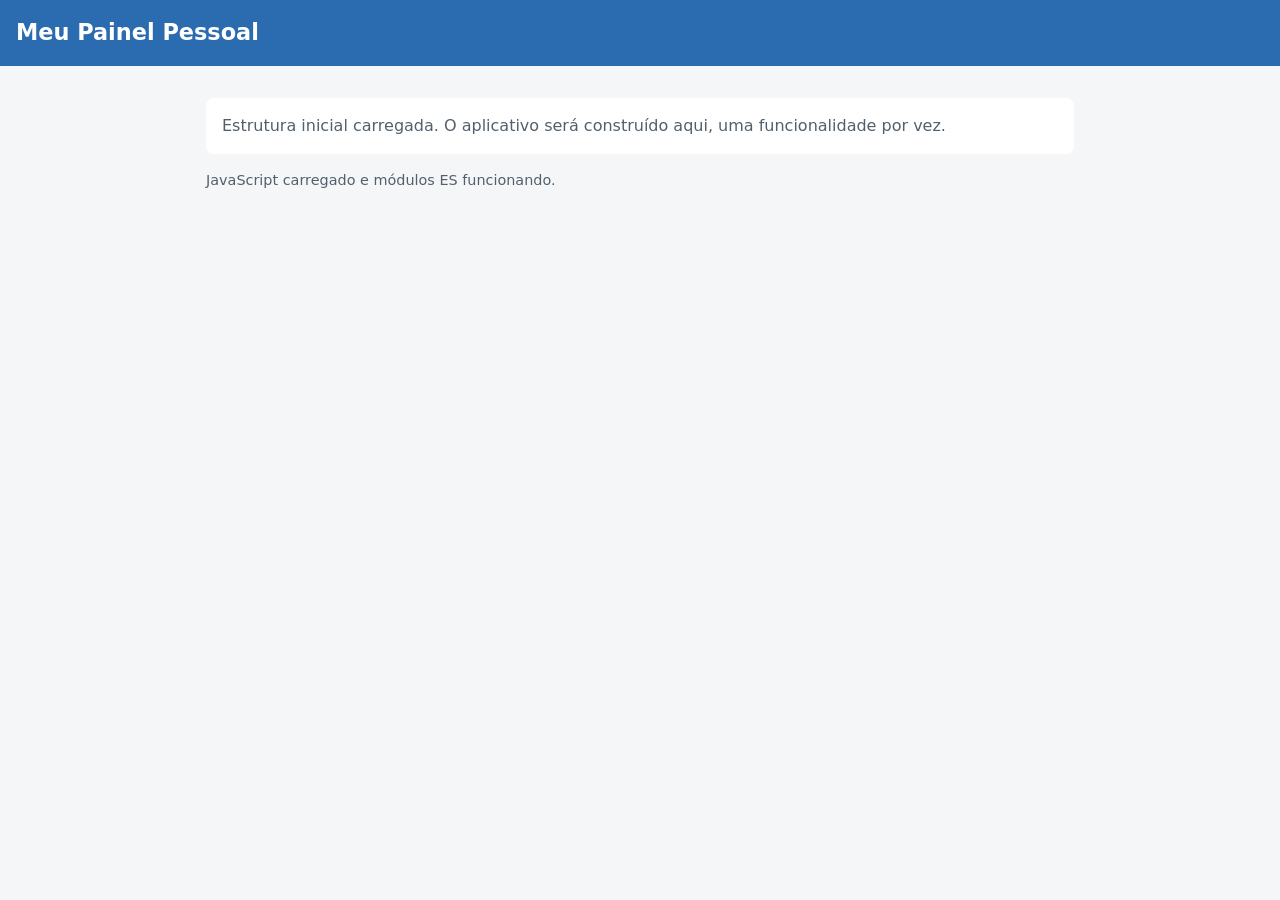
==== index.html @ f71bb7e6 "Cria estrutura inicial do projeto (HTML, CSS e JS)" ====
<!DOCTYPE html>
<html lang="pt-BR">
<head>
  <meta charset="UTF-8">
  <meta name="viewport" content="width=device-width, initial-scale=1.0">
  <title>Meu Painel Pessoal</title>
  <link rel="stylesheet" href="css/estilo.css">
</head>
<body>
  <header class="cabecalho">
    <h1>Meu Painel Pessoal</h1>
  </header>

  <main id="conteudo">
    <p class="mensagem-inicial">
      Estrutura inicial carregada. O aplicativo será construído aqui, uma funcionalidade por vez.
    </p>
  </main>

  <script type="module" src="js/app.js"></script>
</body>
</html>
---- css/estilo.css ----
/* Variáveis de cores e medidas (tema claro inicial) */
:root {
  --cor-fundo: #f5f6f8;
  --cor-superficie: #ffffff;
  --cor-texto: #1f2933;
  --cor-texto-suave: #52606d;
  --cor-primaria: #2b6cb0;
  --raio: 8px;
  --espaco: 16px;
}

/* Reset básico: tudo cabe dentro da largura, sem margens indesejadas */
* {
  box-sizing: border-box;
}

body {
  margin: 0;
  font-family: system-ui, -apple-system, "Segoe UI", Roboto, sans-serif;
  background: var(--cor-fundo);
  color: var(--cor-texto);
  line-height: 1.5;
}

.cabecalho {
  background: var(--cor-primaria);
  color: #ffffff;
  padding: var(--espaco);
}

.cabecalho h1 {
  margin: 0;
  font-size: 1.4rem;
}

#conteudo {
  max-width: 900px;
  margin: 0 auto;
  padding: var(--espaco);
}

.mensagem-inicial {
  background: var(--cor-superficie);
  border-radius: var(--raio);
  padding: var(--espaco);
  color: var(--cor-texto-suave);
}

.status-js {
  color: var(--cor-texto-suave);
  font-size: 0.9rem;
}
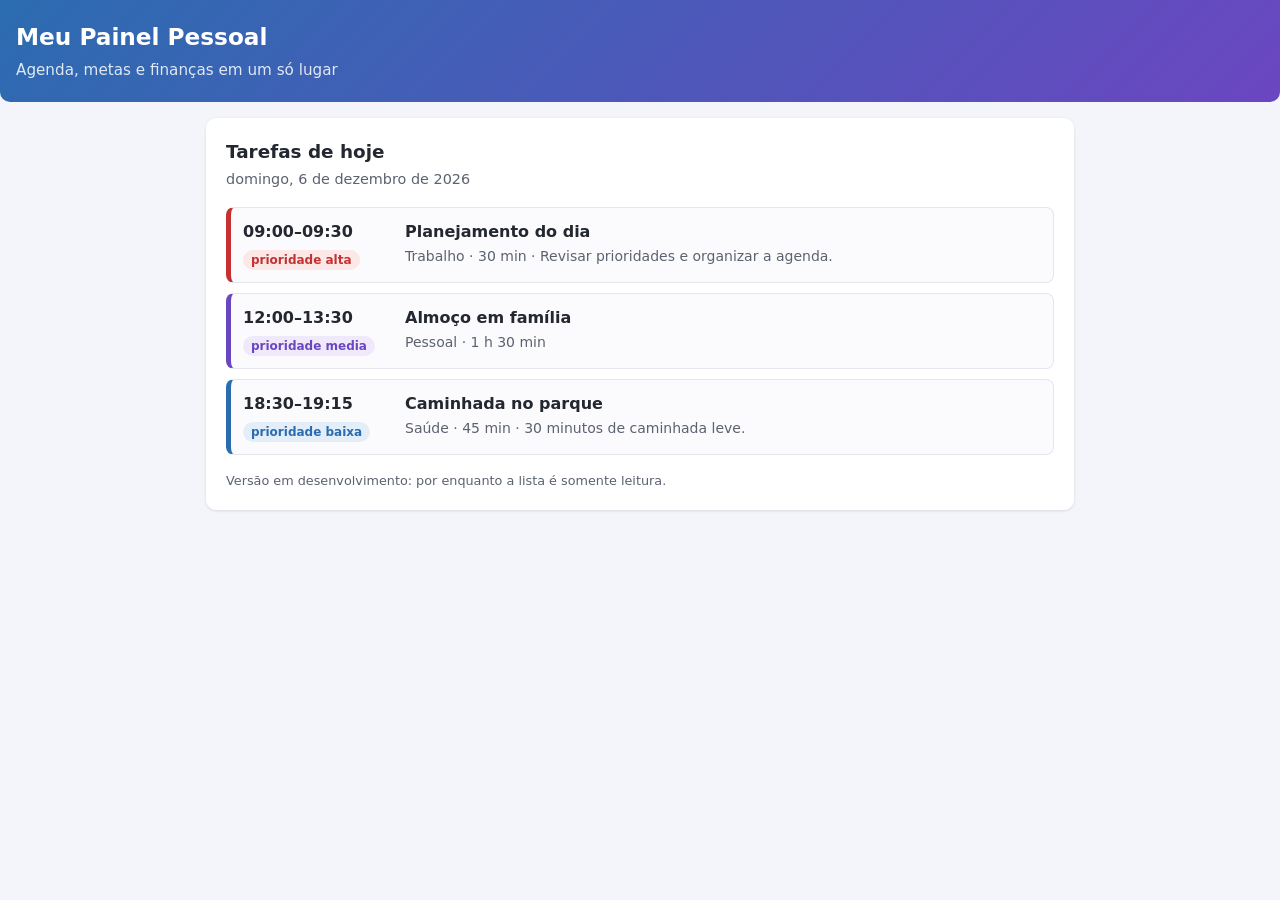
==== commit 60b99a0a: "Adiciona armazenamento local, lista do dia e tema visual" ====
--- a/index.html
+++ b/index.html
@@ -4,18 +4,16 @@
   <meta charset="UTF-8">
   <meta name="viewport" content="width=device-width, initial-scale=1.0">
   <title>Meu Painel Pessoal</title>
+  <link rel="icon" type="image/svg+xml" href="favicon.svg">
   <link rel="stylesheet" href="css/estilo.css">
 </head>
 <body>
   <header class="cabecalho">
     <h1>Meu Painel Pessoal</h1>
+    <p class="cabecalho-subtitulo">Agenda, metas e finanças em um só lugar</p>
   </header>
 
-  <main id="conteudo">
-    <p class="mensagem-inicial">
-      Estrutura inicial carregada. O aplicativo será construído aqui, uma funcionalidade por vez.
-    </p>
-  </main>
+  <main id="conteudo"></main>
 
   <script type="module" src="js/app.js"></script>
 </body>
--- a/css/estilo.css
+++ b/css/estilo.css
@@ -1,12 +1,18 @@
-/* Variáveis de cores e medidas (tema claro inicial) */
+/* Tema visual do projeto:
+   azul (identidade) + roxo (destaques) + vermelho (avisos e prioridade alta).
+   Todas as cores ficam nestas variáveis — mudar o tema é mexer só aqui. */
 :root {
-  --cor-fundo: #f5f6f8;
+  --cor-fundo: #f4f5fa;
   --cor-superficie: #ffffff;
-  --cor-texto: #1f2933;
-  --cor-texto-suave: #52606d;
-  --cor-primaria: #2b6cb0;
-  --raio: 8px;
+  --cor-texto: #23272f;
+  --cor-texto-suave: #5b6270;
+  --cor-azul: #2b6cb0;
+  --cor-roxo: #6b46c1;
+  --cor-vermelho: #c53030;
+  --gradiente-cabecalho: linear-gradient(135deg, #2b6cb0 0%, #6b46c1 100%);
+  --raio: 10px;
   --espaco: 16px;
+  --sombra: 0 1px 3px rgba(35, 39, 47, 0.12);
 }
 
 /* Reset básico: tudo cabe dentro da largura, sem margens indesejadas */
@@ -23,14 +29,22 @@
 }
 
 .cabecalho {
-  background: var(--cor-primaria);
+  background: var(--gradiente-cabecalho);
   color: #ffffff;
-  padding: var(--espaco);
+  padding: calc(var(--espaco) * 1.25) var(--espaco);
+  border-bottom-left-radius: var(--raio);
+  border-bottom-right-radius: var(--raio);
 }
 
 .cabecalho h1 {
   margin: 0;
-  font-size: 1.4rem;
+  font-size: 1.45rem;
+}
+
+.cabecalho-subtitulo {
+  margin: 4px 0 0;
+  opacity: 0.85;
+  font-size: 0.95rem;
 }
 
 #conteudo {
@@ -39,14 +53,139 @@
   padding: var(--espaco);
 }
 
-.mensagem-inicial {
+/* Superfícies (cartões brancos sobre o fundo claro) */
+.cartao {
   background: var(--cor-superficie);
   border-radius: var(--raio);
-  padding: var(--espaco);
+  box-shadow: var(--sombra);
+  padding: calc(var(--espaco) * 1.25);
+}
+
+.cartao h2 {
+  margin: 0;
+  font-size: 1.15rem;
+}
+
+.subtitulo {
+  margin: 4px 0 var(--espaco);
+  color: var(--cor-texto-suave);
+  font-size: 0.9rem;
+}
+
+/* Lista de tarefas do dia */
+.lista-tarefas {
+  list-style: none;
+  margin: 0;
+  padding: 0;
+  display: grid;
+  gap: 10px;
+}
+
+.tarefa {
+  display: flex;
+  gap: 12px;
+  padding: 12px;
+  border: 1px solid #e4e6ee;
+  border-left: 5px solid #cbd2e0;
+  border-radius: calc(var(--raio) - 2px);
+  background: #fbfbfd;
+}
+
+.tarefa.prioridade-alta {
+  border-left-color: var(--cor-vermelho);
+}
+
+.tarefa.prioridade-media {
+  border-left-color: var(--cor-roxo);
+}
+
+.tarefa.prioridade-baixa {
+  border-left-color: var(--cor-azul);
+}
+
+.tarefa-esquerda {
+  min-width: 150px;
+  display: flex;
+  flex-direction: column;
+  gap: 6px;
+}
+
+.tarefa-horario {
+  font-weight: 600;
+  font-variant-numeric: tabular-nums;
+}
+
+.selo {
+  display: inline-block;
+  align-self: flex-start;
+  padding: 1px 8px;
+  border-radius: 999px;
+  font-size: 0.75rem;
+  font-weight: 600;
+}
+
+.selo-prioridade {
+  background: #e8eaf2;
   color: var(--cor-texto-suave);
 }
 
-.status-js {
+.prioridade-alta .selo-prioridade {
+  background: #fde8e8;
+  color: var(--cor-vermelho);
+}
+
+.prioridade-media .selo-prioridade {
+  background: #f0e9fb;
+  color: var(--cor-roxo);
+}
+
+.prioridade-baixa .selo-prioridade {
+  background: #e3eef9;
+  color: var(--cor-azul);
+}
+
+.tarefa-corpo {
+  display: flex;
+  flex-direction: column;
+  gap: 2px;
+}
+
+.tarefa-titulo {
+  font-weight: 600;
+}
+
+.tarefa-detalhes {
   color: var(--cor-texto-suave);
-  font-size: 0.9rem;
+  font-size: 0.875rem;
 }
+
+/* Estado vazio (quando não há nada para mostrar) */
+.estado-vazio {
+  margin: 0;
+  padding: var(--espaco);
+  background: #f7f7fb;
+  border: 1px dashed #cbd2e0;
+  border-radius: var(--raio);
+  color: var(--cor-texto-suave);
+  text-align: center;
+}
+
+.aviso-desenvolvimento {
+  margin: var(--espaco) 0 0;
+  color: var(--cor-texto-suave);
+  font-size: 0.8rem;
+}
+
+/* No celular, o horário fica acima do conteúdo em vez de ao lado */
+@media (max-width: 560px) {
+  .tarefa {
+    flex-direction: column;
+  }
+
+  .tarefa-esquerda {
+    min-width: 0;
+    flex-direction: row;
+    align-items: center;
+    gap: 8px;
+  }
+}
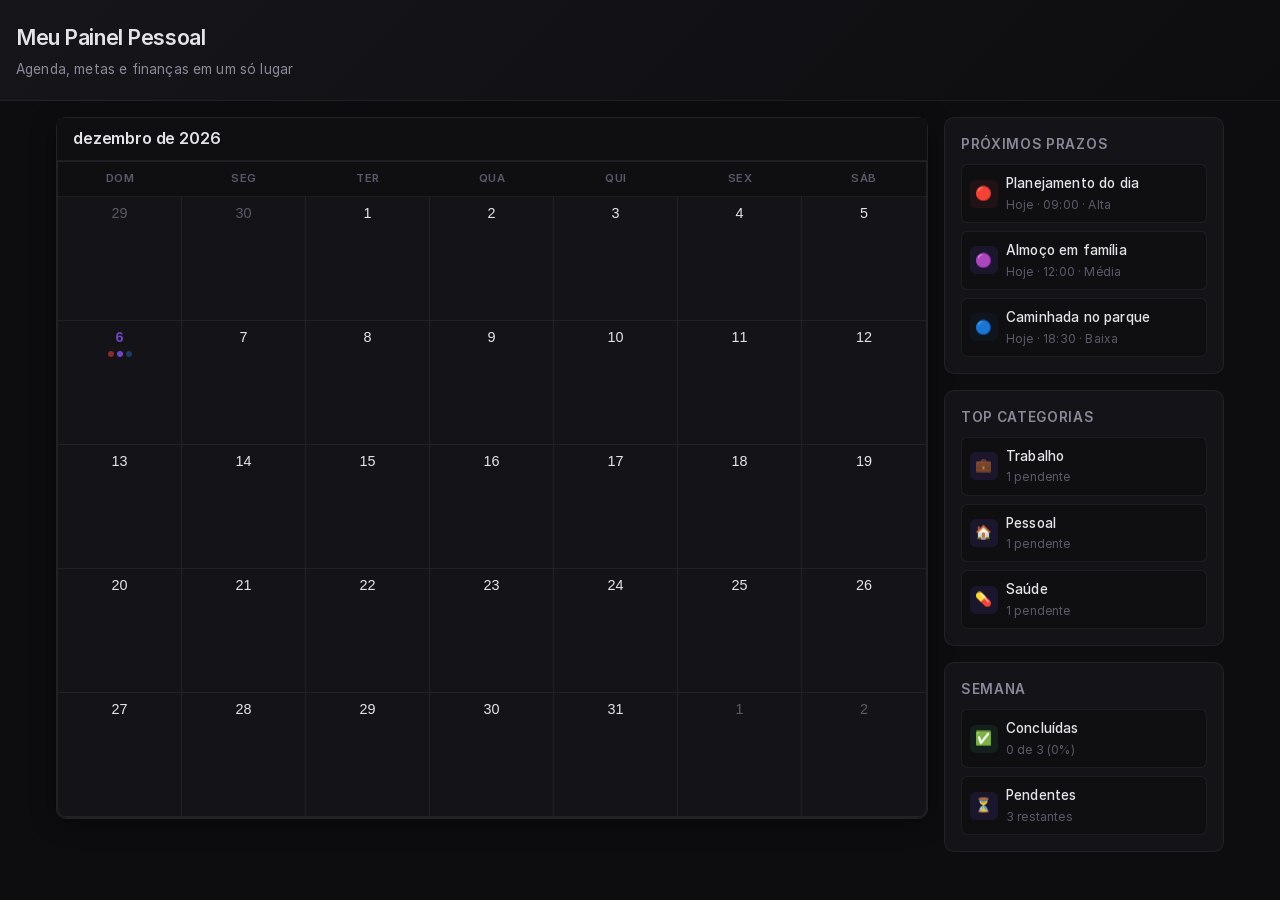
==== commit 0c68cf14: "Redesign: tema escuro, calendario home, painel lateral, tipografia Inter" ====
--- a/index.html
+++ b/index.html
@@ -5,7 +5,11 @@
   <meta name="viewport" content="width=device-width, initial-scale=1.0">
   <title>Meu Painel Pessoal</title>
   <link rel="icon" type="image/svg+xml" href="favicon.svg">
-  <link rel="stylesheet" href="css/estilo.css">
+  <link rel="preload" as="font" type="font/woff2" crossorigin href="fonts/Inter-Regular.woff2">
+  <link rel="preload" as="font" type="font/woff2" crossorigin href="fonts/Inter-Medium.woff2">
+  <link rel="preload" as="font" type="font/woff2" crossorigin href="fonts/Inter-SemiBold.woff2">
+  <link rel="preload" as="font" type="font/woff2" crossorigin href="fonts/Inter-Bold.woff2">
+  <link rel="stylesheet" href="css/tema-escuro.css">
 </head>
 <body>
   <header class="cabecalho">
@@ -17,4 +21,4 @@
 
   <script type="module" src="js/app.js"></script>
 </body>
-</html>
+</html>
--- a/css/tema-escuro.css
+++ b/css/tema-escuro.css
@@ -0,0 +1,759 @@
+/* ==========================================================================
+   TEMA ESCURO — Meu Painel Pessoal
+   Paleta fria, minimalista, detalhes "perfeccionistas".
+   Carrega a fonte Inter localmente (fonts/Inter-*.woff2).
+   ========================================================================== */
+
+@font-face {
+  font-family: "Inter";
+  src: url("../fonts/Inter-Regular.woff2") format("woff2");
+  font-weight: 400;
+  font-style: normal;
+  font-display: swap;
+}
+@font-face {
+  font-family: "Inter";
+  src: url("../fonts/Inter-Medium.woff2") format("woff2");
+  font-weight: 500;
+  font-style: normal;
+  font-display: swap;
+}
+@font-face {
+  font-family: "Inter";
+  src: url("../fonts/Inter-SemiBold.woff2") format("woff2");
+  font-weight: 600;
+  font-style: normal;
+  font-display: swap;
+}
+@font-face {
+  font-family: "Inter";
+  src: url("../fonts/Inter-Bold.woff2") format("woff2");
+  font-weight: 700;
+  font-style: normal;
+  font-display: swap;
+}
+
+:root {
+  /* Cores base */
+  --bg:           #0d0d10;      /* fundo principal */
+  --bg-elevado:   #141418;      /* cartões, modais, dropdowns */
+  --bg-hover:     #1a1a20;      /* hover em linhas/botões */
+  --bg-input:     #0f0f12;      /* inputs, selects */
+  --borda:        rgba(255,255,255,.06);
+  --borda-forte:  rgba(255,255,255,.12);
+
+  --texto:        #e4e4e8;
+  --texto-suave:  #8a8a9a;
+  --texto-fraco:  #5a5a6a;
+
+  /* Acentos — apenas DOIS tons */
+  --acento:       #6b46c1;      /* roxo frio — ação principal, foco, dia atual */
+  --acento-suave: rgba(107,70,193,.15);
+  --acento-forte: #5b3db8;
+
+  --critico:      #8b2a2a;      /* vermelho contido — prioridade alta, perigo */
+  --critico-suave: rgba(139,42,42,.15);
+  --critico-forte: #a03030;
+
+  /* Prioridades (usam acento + critico + um azul petróleo) */
+  --prio-alta:    #8b2a2a;
+  --prio-media:   #6b46c1;
+  --prio-baixa:   #1e3a5f;
+
+  /* Geometria */
+  --raio:         10px;
+  --raio-pequeno: 6px;
+  --espaco:       16px;
+  --espaco-pequeno: 8px;
+  --sombra:       0 4px 24px rgba(0,0,0,.4);
+  --sombra-forte: 0 8px 32px rgba(0,0,0,.5);
+
+  /* Tipografia */
+  --fonte:        "Inter", system-ui, -apple-system, "Segoe UI", Roboto, sans-serif;
+  --tamanho-base: 1rem;
+  --altura-linha: 1.6;
+  --espaco-letras: 0.01em;
+}
+
+/* ==========================================================================
+   RESET & BASE
+   ========================================================================== */
+* { box-sizing: border-box; }
+
+html { font-size: var(--tamanho-base); }
+
+body {
+  margin: 0;
+  font-family: var(--fonte);
+  background: var(--bg);
+  color: var(--texto);
+  line-height: var(--altura-linha);
+  letter-spacing: var(--espaco-letras);
+  -webkit-font-smoothing: antialiased;
+  -moz-osx-font-smoothing: grayscale;
+}
+
+/* Links */
+a { color: var(--acento); text-decoration: none; }
+a:hover { text-decoration: underline; }
+
+/* Seleção de texto */
+::selection { background: var(--acento-suave); color: var(--texto); }
+
+/* Scrollbar fina */
+::-webkit-scrollbar { width: 8px; height: 8px; }
+::-webkit-scrollbar-track { background: transparent; }
+::-webkit-scrollbar-thumb { background: var(--borda-forte); border-radius: 4px; }
+::-webkit-scrollbar-thumb:hover { background: var(--texto-fraco); }
+
+/* ==========================================================================
+   LAYOUT PRINCIPAL
+   ========================================================================== */
+.cabecalho {
+  background: linear-gradient(135deg, #16161a 0%, #0d0d10 100%);
+  border-bottom: 1px solid var(--borda);
+  padding: calc(var(--espaco) * 1.25) var(--espaco);
+  position: sticky;
+  top: 0;
+  z-index: 10;
+}
+
+.cabecalho h1 {
+  margin: 0;
+  font-size: 1.35rem;
+  font-weight: 600;
+  letter-spacing: -0.02em;
+}
+
+.cabecalho-subtitulo {
+  margin: 4px 0 0;
+  color: var(--texto-suave);
+  font-size: 0.85rem;
+  font-weight: 400;
+}
+
+#conteudo {
+  max-width: 1200px;
+  margin: 0 auto;
+  padding: var(--espaco);
+}
+
+/* Grid de duas colunas: calendário (esq) + painel lateral (dir) */
+.layout-duas-colunas {
+  display: grid;
+  grid-template-columns: 1fr 280px;
+  gap: var(--espaco);
+  align-items: start;
+}
+
+/* Mobile: painel lateral colapsa embaixo */
+@media (max-width: 900px) {
+  .layout-duas-colunas {
+    grid-template-columns: 1fr;
+  }
+}
+
+/* ==========================================================================
+   CARTÕES / SUPERFÍCIES
+   ========================================================================== */
+.cartao {
+  background: var(--bg-elevado);
+  border: 1px solid var(--borda);
+  border-radius: var(--raio);
+  padding: calc(var(--espaco) * 1.25);
+  box-shadow: var(--sombra);
+  margin-bottom: var(--espaco);
+}
+
+.cartao h2 {
+  margin: 0 0 var(--espaco-pequeno);
+  font-size: 1.1rem;
+  font-weight: 600;
+  letter-spacing: -0.01em;
+}
+
+.cartao h3 {
+  margin: 0 0 var(--espaco-pequeno);
+  font-size: 0.9rem;
+  font-weight: 500;
+  color: var(--texto-suave);
+}
+
+/* ==========================================================================
+   BOTÕES
+   ========================================================================== */
+.botao {
+  font: inherit;
+  font-weight: 500;
+  border: none;
+  border-radius: var(--raio-pequeno);
+  cursor: pointer;
+  transition: background .15s ease, color .15s ease, transform .05s ease;
+}
+
+.botao:active { transform: scale(0.98); }
+.botao:focus-visible { outline: 2px solid var(--acento); outline-offset: 2px; }
+
+/* Principal — gradiente roxo */
+.botao-principal {
+  padding: 10px 16px;
+  background: linear-gradient(135deg, var(--acento), var(--acento-forte));
+  color: #fff;
+}
+.botao-principal:hover { filter: brightness(1.05); }
+
+/* Secundário — fantasma */
+.botao-secundario {
+  padding: 10px 16px;
+  background: transparent;
+  color: var(--texto);
+  border: 1px solid var(--borda-forte);
+}
+.botao-secundario:hover { background: var(--bg-hover); border-color: var(--acento); }
+
+/* Perigo — vermelho contido */
+.botao-perigo {
+  padding: 10px 16px;
+  background: var(--critico);
+  color: #fff;
+}
+.botao-perigo:hover { background: var(--critico-forte); }
+
+/* Ícone (ações da tarefa, navegação) — só ícone, tooltip */
+.botao-icone {
+  display: inline-flex;
+  align-items: center;
+  justify-content: center;
+  width: 36px;
+  height: 36px;
+  padding: 0;
+  background: transparent;
+  color: var(--texto-suave);
+  border-radius: var(--raio-pequeno);
+}
+.botao-icone:hover {
+  background: var(--bg-hover);
+  color: var(--texto);
+}
+.botao-icone:focus-visible { outline: 2px solid var(--acento); outline-offset: 2px; }
+
+/* Destacado (botão "Hoje" na navegação) */
+.botao-icone-destaque {
+  color: var(--acento);
+}
+.botao-icone-destaque:hover {
+  background: var(--acento-suave);
+  color: var(--acento);
+}
+
+/* Grupo de botões (modais, formulários) */
+.grupo-botoes {
+  display: flex;
+  gap: var(--espaco-pequeno);
+  justify-content: flex-end;
+  flex-wrap: wrap;
+}
+
+/* ==========================================================================
+   FORMULÁRIOS
+   ========================================================================== */
+.formulario-tarefa {
+  display: grid;
+  grid-template-columns: 1fr 1fr;
+  gap: var(--espaco-pequeno);
+  margin-top: var(--espaco);
+}
+
+.campo {
+  display: flex;
+  flex-direction: column;
+  gap: 4px;
+}
+
+.campo-largo { grid-column: 1 / -1; }
+
+.campo-rotulo {
+  font-size: 0.8rem;
+  font-weight: 500;
+  color: var(--texto-suave);
+  text-transform: uppercase;
+  letter-spacing: 0.05em;
+}
+
+.formulario-tarefa input,
+.formulario-tarefa select {
+  font: inherit;
+  padding: 10px 12px;
+  border: 1px solid var(--borda);
+  border-radius: var(--raio-pequeno);
+  background: var(--bg-input);
+  color: var(--texto);
+  transition: border-color .15s ease, box-shadow .15s ease;
+}
+
+.formulario-tarefa input::placeholder {
+  color: var(--texto-fraco);
+}
+
+.formulario-tarefa input:focus,
+.formulario-tarefa select:focus {
+  outline: none;
+  border-color: var(--acento);
+  box-shadow: 0 0 0 3px var(--acento-suave);
+}
+
+.previa-horario {
+  margin: 0;
+  font-size: 0.85rem;
+  color: var(--texto-suave);
+}
+
+.aviso-inconsistencia {
+  margin: 0;
+  font-size: 0.85rem;
+  color: var(--critico);
+}
+
+.erro-formulario {
+  margin: 0;
+  padding: 10px 12px;
+  background: var(--critico-suave);
+  color: var(--critico);
+  border-radius: var(--raio-pequeno);
+  font-size: 0.875rem;
+  border: 1px solid rgba(139,42,42,.2);
+}
+
+.mensagem-sucesso {
+  margin: 0 0 var(--espaco);
+  padding: 10px 12px;
+  background: rgba(47,133,90,.15);
+  color: #4ade80;
+  border-radius: var(--raio-pequeno);
+  font-size: 0.875rem;
+  border: 1px solid rgba(47,133,90,.2);
+}
+
+@media (max-width: 560px) {
+  .formulario-tarefa { grid-template-columns: 1fr; }
+}
+
+/* ==========================================================================
+   MODAL (dialog nativo)
+   ========================================================================== */
+.modal {
+  border: none;
+  border-radius: var(--raio);
+  padding: calc(var(--espaco) * 1.25);
+  width: min(520px, 92vw);
+  background: var(--bg-elevado);
+  color: var(--texto);
+  box-shadow: var(--sombra-forte);
+}
+
+.modal::backdrop { background: rgba(0,0,0,.7); }
+
+.modal-topo {
+  display: flex;
+  align-items: center;
+  justify-content: space-between;
+  gap: var(--espaco);
+  margin-bottom: var(--espaco);
+  padding-bottom: var(--espaco-pequeno);
+  border-bottom: 1px solid var(--borda);
+}
+
+.modal-topo h2 { margin: 0; font-size: 1.15rem; font-weight: 600; }
+
+.modal-fechar {
+  font: inherit;
+  font-size: 1.25rem;
+  line-height: 1;
+  padding: 4px 8px;
+  background: transparent;
+  color: var(--texto-fraco);
+  border: none;
+  border-radius: var(--raio-pequeno);
+  cursor: pointer;
+}
+.modal-fechar:hover { background: var(--bg-hover); color: var(--texto); }
+
+.modal-texto { margin: 0 0 var(--espaco); color: var(--texto-suave); }
+
+.modal .formulario-tarefa { margin-top: 0; }
+
+/* ==========================================================================
+   LISTA DE TAREFAS (tela de dia)
+   ========================================================================== */
+.lista-tarefas {
+  list-style: none;
+  margin: 0;
+  padding: 0;
+  display: grid;
+  gap: 8px;
+}
+
+.tarefa {
+  display: flex;
+  gap: var(--espaco);
+  padding: 12px;
+  background: var(--bg-elevado);
+  border: 1px solid var(--borda);
+  border-radius: var(--raio-pequeno);
+  transition: border-color .15s ease, background .15s ease;
+}
+
+.tarefa:hover { border-color: var(--borda-forte); }
+
+/* Linha fina na esquerda = prioridade (sem selo de fundo) */
+.tarefa::before {
+  content: "";
+  width: 2px;
+  height: 100%;
+  border-radius: 2px 0 0 2px;
+  flex-shrink: 0;
+}
+
+.tarefa.prioridade-alta::before { background: var(--prio-alta); }
+.tarefa.prioridade-media::before { background: var(--prio-media); }
+.tarefa.prioridade-baixa::before { background: var(--prio-baixa); }
+
+.tarefa.concluida {
+  opacity: 0.35;
+}
+.tarefa.concluida .tarefa-titulo {
+  text-decoration: line-through;
+  text-decoration-thickness: 1px;
+  text-decoration-color: var(--texto-fraco);
+}
+
+.tarefa-esquerda {
+  min-width: 130px;
+  display: flex;
+  flex-direction: column;
+  gap: 4px;
+}
+
+.tarefa-horario {
+  font-weight: 500;
+  font-variant-numeric: tabular-nums;
+  font-size: 0.85rem;
+  color: var(--texto-suave);
+}
+
+.tarefa-corpo {
+  flex: 1;
+  display: flex;
+  flex-direction: column;
+  gap: 2px;
+  min-width: 0;
+}
+
+.tarefa-titulo {
+  font-weight: 500;
+  font-size: 0.95rem;
+  white-space: nowrap;
+  overflow: hidden;
+  text-overflow: ellipsis;
+}
+
+.tarefa-detalhes {
+  font-size: 0.8rem;
+  color: var(--texto-fraco);
+  white-space: nowrap;
+  overflow: hidden;
+  text-overflow: ellipsis;
+}
+
+/* Ações: só ícones com tooltip */
+.tarefa-acoes {
+  margin-left: auto;
+  display: flex;
+  gap: 4px;
+  align-items: center;
+  opacity: 0;
+  transition: opacity .15s ease;
+}
+.tarefa:hover .tarefa-acoes { opacity: 1; }
+
+.tarefa-acoes .botao-icone::before { font-size: 1rem; line-height: 1; }
+.tarefa-acoes .botao-icone[data-acao="concluir"]::before { content: "✓"; }
+.tarefa-acoes .botao-icone[data-acao="reabrir"]::before { content: "↺"; }
+.tarefa-acoes .botao-icone[data-acao="editar"]::before { content: "✎"; }
+.tarefa-acoes .botao-icone[data-acao="excluir"]::before { content: "🗑"; color: var(--critico); }
+.tarefa-acoes .botao-icone[data-acao="excluir"]:hover { background: var(--critico-suave); color: var(--critico); }
+
+/* Mobile: ações sempre visíveis, ícones maiores */
+@media (max-width: 560px) {
+  .tarefa { flex-direction: column; gap: 8px; }
+  .tarefa-esquerda { flex-direction: row; flex-wrap: wrap; gap: 8px; min-width: 0; }
+  .tarefa-acoes { opacity: 1; margin-left: 0; justify-content: flex-end; }
+  .tarefa-acoes .botao-icone { width: 40px; height: 40px; }
+}
+
+/* ==========================================================================
+   ESTADO VAZIO
+   ========================================================================== */
+.estado-vazio {
+  margin: 0;
+  padding: calc(var(--espaco) * 2);
+  background: var(--bg-input);
+  border: 1px dashed var(--borda);
+  border-radius: var(--raio);
+  color: var(--texto-suave);
+  text-align: center;
+  font-size: 0.9rem;
+}
+
+.aviso-desenvolvimento {
+  margin: var(--espaco) 0 0;
+  color: var(--texto-fraco);
+  font-size: 0.75rem;
+  text-align: center;
+}
+
+/* ==========================================================================
+   NAVEGAÇÃO ENTRE DIAS (barra no cartão da lista)
+   ========================================================================== */
+.navegacao-dias {
+  display: flex;
+  align-items: center;
+  gap: var(--espaco-pequeno);
+  margin: 0 0 var(--espaco);
+  padding-bottom: var(--espaco-pequeno);
+  border-bottom: 1px solid var(--borda);
+  flex-wrap: wrap;
+}
+
+.navegacao-dias .botao-icone { flex-shrink: 0; }
+
+.navegacao-rotulo {
+  flex: 1;
+  text-align: center;
+  font-weight: 500;
+  color: var(--texto-suave);
+  font-size: 0.95rem;
+}
+
+/* ==========================================================================
+   CALENDÁRIO MENSAL (home)
+   ========================================================================== */
+.calendario-mes {
+  background: var(--bg-elevado);
+  border: 1px solid var(--borda);
+  border-radius: var(--raio);
+  overflow: hidden;
+}
+
+.calendario-cabecalho {
+  display: grid;
+  grid-template-columns: repeat(7, 1fr);
+  background: var(--bg-input);
+  border-bottom: 1px solid var(--borda);
+  padding: var(--espaco-pequeno) 0;
+}
+
+.calendario-dia-semana {
+  text-align: center;
+  font-size: 0.7rem;
+  font-weight: 600;
+  text-transform: uppercase;
+  letter-spacing: 0.05em;
+  color: var(--texto-fraco);
+}
+
+.calendario-grade {
+  display: grid;
+  grid-template-columns: repeat(7, 1fr);
+}
+
+.calendario-dia {
+  aspect-ratio: 1;
+  display: flex;
+  flex-direction: column;
+  align-items: center;
+  justify-content: flex-start;
+  padding: var(--espaco-pequeno);
+  background: transparent;
+  border: none;
+  border-right: 1px solid var(--borda);
+  border-bottom: 1px solid var(--borda);
+  color: var(--texto);
+  font-size: 0.9rem;
+  font-weight: 400;
+  cursor: pointer;
+  transition: background .15s ease, color .15s ease;
+  position: relative;
+}
+
+.calendario-dia:last-child { border-right: none; }
+.calendario-dia:nth-child(7n) { border-right: none; }
+
+.calendario-dia:hover { background: var(--bg-hover); }
+.calendario-dia:focus-visible {
+  outline: 2px solid var(--acento);
+  outline-offset: -2px;
+  z-index: 1;
+}
+
+/* Dia do mês atual */
+.calendario-dia.hoje {
+  color: var(--acento);
+  font-weight: 600;
+}
+.calendario-dia.hoje::after {
+  content: "";
+  position: absolute;
+  bottom: 6px;
+  left: 50%;
+  transform: translateX(-50%);
+  width: 4px;
+  height: 4px;
+  background: var(--acento);
+  border-radius: 50%;
+}
+
+/* Dia de outro mês (cinza bem fraco) */
+.calendario-dia.outro-mes {
+  color: var(--texto-fraco);
+  pointer-events: none;
+}
+
+/* Bolinhas de prioridade (máx. 3) */
+.calendario-indicadores {
+  display: flex;
+  gap: 3px;
+  margin-top: 4px;
+  padding-top: 2px;
+}
+
+.calendario-indicador {
+  width: 6px;
+  height: 6px;
+  border-radius: 50%;
+  flex-shrink: 0;
+}
+
+.calendario-indicador.alta { background: var(--prio-alta); }
+.calendario-indicador.media { background: var(--prio-media); }
+.calendario-indicador.baixa { background: var(--prio-baixa); }
+
+/* ==========================================================================
+   PAINEL LATERAL (ranking / resumo)
+   ========================================================================== */
+.painel-lateral {
+  display: flex;
+  flex-direction: column;
+  gap: var(--espaco);
+}
+
+.painel-card {
+  background: var(--bg-elevado);
+  border: 1px solid var(--borda);
+  border-radius: var(--raio);
+  padding: var(--espaco);
+}
+
+.painel-card h3 {
+  margin: 0 0 var(--espaco-pequeno);
+  font-size: 0.85rem;
+  font-weight: 600;
+  color: var(--texto-suave);
+  text-transform: uppercase;
+  letter-spacing: 0.05em;
+}
+
+.painel-lista {
+  list-style: none;
+  margin: 0;
+  padding: 0;
+  display: flex;
+  flex-direction: column;
+  gap: var(--espaco-pequeno);
+}
+
+.painel-item {
+  display: flex;
+  align-items: center;
+  gap: var(--espaco-pequeno);
+  padding: var(--espaco-pequeno);
+  background: var(--bg-input);
+  border: 1px solid var(--borda);
+  border-radius: var(--raio-pequeno);
+  transition: border-color .15s ease;
+}
+.painel-item:hover { border-color: var(--borda-forte); }
+
+.painel-item-icone {
+  width: 28px;
+  height: 28px;
+  display: flex;
+  align-items: center;
+  justify-content: center;
+  background: var(--acento-suave);
+  color: var(--acento);
+  border-radius: var(--raio-pequeno);
+  font-size: 0.85rem;
+  flex-shrink: 0;
+}
+
+.painel-item-conteudo { flex: 1; min-width: 0; }
+
+.painel-item-titulo {
+  font-size: 0.85rem;
+  font-weight: 500;
+  white-space: nowrap;
+  overflow: hidden;
+  text-overflow: ellipsis;
+}
+
+.painel-item-meta {
+  font-size: 0.75rem;
+  color: var(--texto-fraco);
+  white-space: nowrap;
+  overflow: hidden;
+  text-overflow: ellipsis;
+}
+
+/* ==========================================================================
+   UTILITÁRIOS
+   ========================================================================== */
+.sr-only {
+  position: absolute;
+  width: 1px;
+  height: 1px;
+  padding: 0;
+  margin: -1px;
+  overflow: hidden;
+  clip: rect(0, 0, 0, 0);
+  white-space: nowrap;
+  border: 0;
+}
+
+/* Tooltip CSS-only para botões-ícone */
+[aria-label] { position: relative; }
+[aria-label]::after {
+  content: attr(aria-label);
+  position: absolute;
+  bottom: 100%;
+  left: 50%;
+  transform: translateX(-50%);
+  padding: 4px 8px;
+  background: var(--bg-elevado);
+  border: 1px solid var(--borda-forte);
+  border-radius: var(--raio-pequeno);
+  font-size: 0.7rem;
+  font-weight: 500;
+  color: var(--texto);
+  white-space: nowrap;
+  opacity: 0;
+  pointer-events: none;
+  transition: opacity .15s ease, transform .15s ease;
+  transform: translateX(-50%) translateY(4px);
+  z-index: 20;
+  box-shadow: var(--sombra);
+}
+[aria-label]:hover::after {
+  opacity: 1;
+  transform: translateX(-50%) translateY(0);
+}
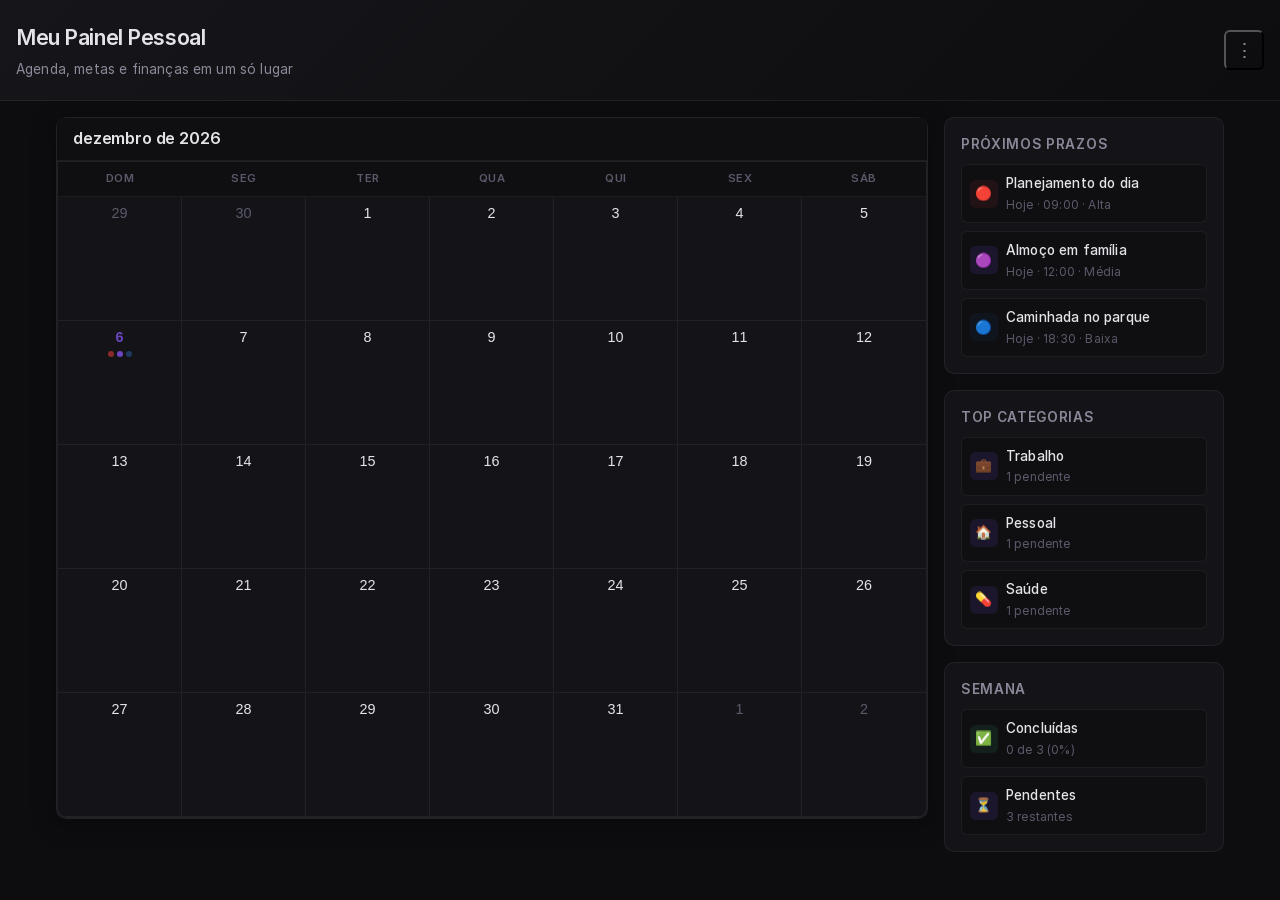
==== commit dd2f50e2: "Restaura CSS completo e ancora menu no cabecalho" ====
--- a/index.html
+++ b/index.html
@@ -5,20 +5,18 @@
   <meta name="viewport" content="width=device-width, initial-scale=1.0">
   <title>Meu Painel Pessoal</title>
   <link rel="icon" type="image/svg+xml" href="favicon.svg">
-  <link rel="preload" as="font" type="font/woff2" crossorigin href="fonts/Inter-Regular.woff2">
-  <link rel="preload" as="font" type="font/woff2" crossorigin href="fonts/Inter-Medium.woff2">
-  <link rel="preload" as="font" type="font/woff2" crossorigin href="fonts/Inter-SemiBold.woff2">
-  <link rel="preload" as="font" type="font/woff2" crossorigin href="fonts/Inter-Bold.woff2">
   <link rel="stylesheet" href="css/tema-escuro.css">
 </head>
 <body>
   <header class="cabecalho">
-    <h1>Meu Painel Pessoal</h1>
-    <p class="cabecalho-subtitulo">Agenda, metas e finanças em um só lugar</p>
+    <div class="cabecalho-texto">
+      <h1>Meu Painel Pessoal</h1>
+      <p class="cabecalho-subtitulo">Agenda, metas e finanças em um só lugar</p>
+    </div>
   </header>
 
   <main id="conteudo"></main>
 
   <script type="module" src="js/app.js"></script>
 </body>
-</html>+</html>
--- a/css/tema-escuro.css
+++ b/css/tema-escuro.css
@@ -110,6 +110,9 @@
    LAYOUT PRINCIPAL
    ========================================================================== */
 .cabecalho {
+  display: flex;
+  align-items: center;
+  gap: var(--espaco-pequeno);
   background: linear-gradient(135deg, #16161a 0%, #0d0d10 100%);
   border-bottom: 1px solid var(--borda);
   padding: calc(var(--espaco) * 1.25) var(--espaco);
@@ -118,6 +121,12 @@
   z-index: 10;
 }
 
+/* Bloco de texto (título + subtítulo) — fica à esquerda */
+.cabecalho-texto {
+  flex: 1 1 auto;
+  min-width: 0;
+}
+
 .cabecalho h1 {
   margin: 0;
   font-size: 1.35rem;
@@ -130,6 +139,19 @@
   color: var(--texto-suave);
   font-size: 0.85rem;
   font-weight: 400;
+}
+
+/* Botões do cabeçalho à direita: Home ⌂ e Menu ⋮ */
+.botao-home,
+.menu-cabecalho {
+  position: relative;   /* âncora do tooltip e do dropdown */
+  flex-shrink: 0;
+}
+
+.cabecalho .botao-icone {
+  width: 40px;
+  height: 40px;
+  font-size: 1.2rem;
 }
 
 #conteudo {
